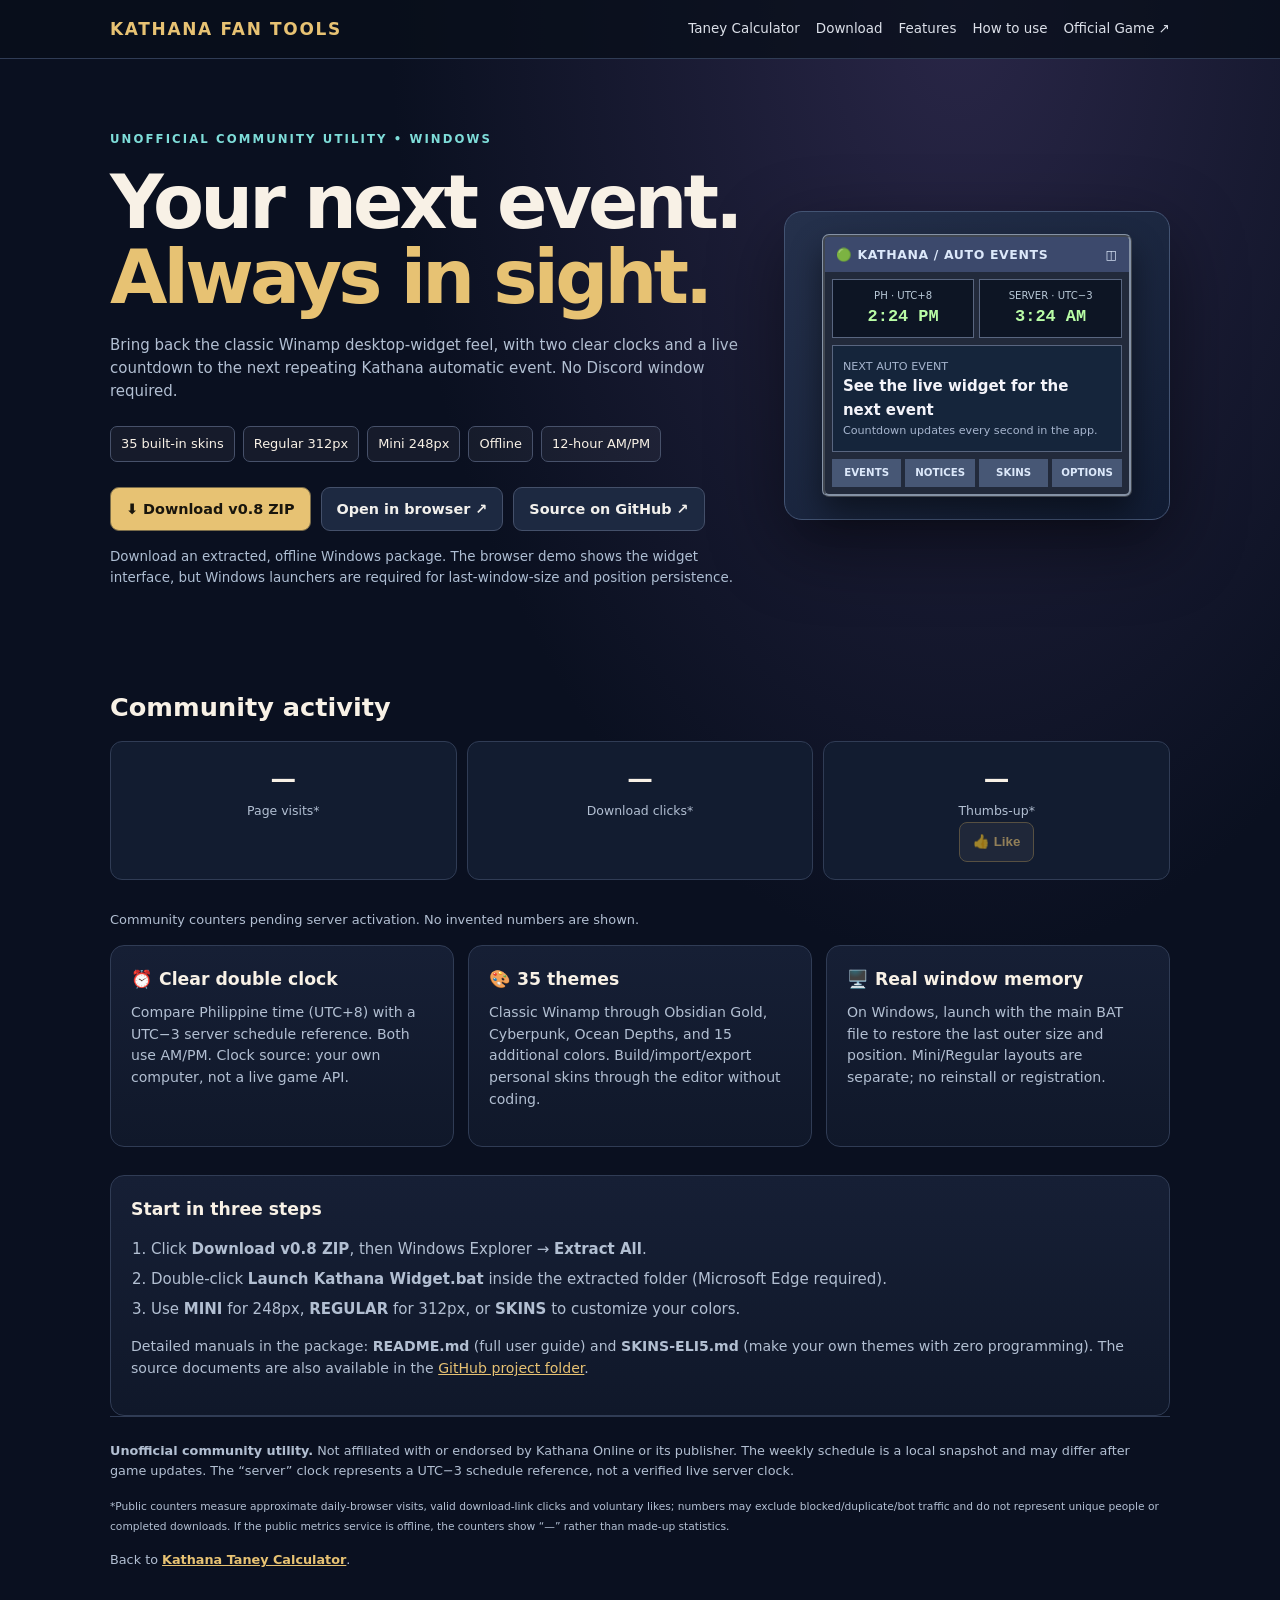
==== event-mini/index.html @ 695a5990 "Add Kathana Event Mini v0.8 landing page with download, preview, community counters" ====
<!doctype html>
<html lang="en">
<head>
<meta charset="utf-8"><meta name="viewport" content="width=device-width,initial-scale=1">
<meta name="theme-color" content="#101627">
<meta name="description" content="Kathana Event Mini: free, offline Windows desktop auto-event countdown and PH/server clock, with 35 skins. View or download the unofficial fan tool.">
<title>Kathana Event Mini v0.8 | Kathana Fan Tools</title>
<style>
:root{color-scheme:dark;--bg:#0a1020;--panel:#151d32;--panel2:#101829;--ink:#f8f1e6;--muted:#b2bfd2;--edge:#303c55;--gold:#e7c273;--cyan:#7eddd9}
*{box-sizing:border-box}html{scroll-behavior:smooth}body{margin:0;background:radial-gradient(ellipse at 75% 0,#292647 0,transparent 42%),var(--bg);color:var(--ink);font:15px/1.55 system-ui,Segoe UI,Arial,sans-serif}
a{color:var(--gold)}.wrap{width:min(1060px,calc(100% - 32px));margin:0 auto}.top{border-bottom:1px solid var(--edge);background:#080e1ac9}.top .wrap{display:flex;gap:18px;align-items:center;justify-content:space-between;padding:16px 0}.brand{font-weight:900;letter-spacing:.1em;font-size:1.06rem;text-decoration:none}.topnav{display:flex;gap:16px;flex-wrap:wrap}.topnav a{font-size:.84rem;color:#dce0e9;text-decoration:none}
.hero{display:grid;grid-template-columns:1.25fr .75fr;gap:30px;align-items:center;padding:68px 0 55px}.eyebrow{font-size:.73rem;letter-spacing:.18em;font-weight:900;color:var(--cyan);text-transform:uppercase}
h1{font-size:clamp(2.6rem,5.8vw,4.9rem);line-height:1.02;margin:14px 0 18px;letter-spacing:-.052em}h1 em{font-style:normal;color:var(--gold)}
p{color:var(--muted);margin:0 0 15px}.badge-row{display:flex;flex-wrap:wrap;gap:8px;margin:22px 0}.badge{font-size:.81rem;border:1px solid #47516a;background:#ffffff0c;padding:7px 10px;border-radius:7px}
.button-row{display:flex;gap:10px;flex-wrap:wrap;margin:25px 0 16px}.button{display:inline-flex;align-items:center;justify-content:center;min-height:44px;border-radius:9px;padding:11px 15px;font:800 .9rem system-ui,Segoe UI,sans-serif;text-decoration:none;cursor:pointer;border:1px solid #796b49;background:var(--gold);color:#19150d}.button.alt{border-color:#44506a;background:#1d2941;color:#f2f0ec}.button:hover{filter:brightness(1.08)}.button:disabled{opacity:.45;cursor:not-allowed}
.visual{border:1px solid #435473;background:linear-gradient(145deg,#25314c,#111c33);border-radius:18px;padding:22px;box-shadow:0 25px 75px #0007}
.miniwindow{border:3px ridge #8592a5;border-radius:7px;overflow:hidden;max-width:310px;margin:auto;background:#222a3b;box-shadow:0 16px 32px #0007;color:#dce8fa}.miniwindow header{padding:8px 11px;background:#3c496c;font-size:.78rem;font-weight:900;letter-spacing:.05em;display:flex;justify-content:space-between}.miniwindow .clocks{display:grid;grid-template-columns:1fr 1fr;gap:5px;margin:7px}.miniwindow .clock{background:#0d1524;border:1px solid #596680;padding:8px 5px;text-align:center}.miniwindow .lbl{font-size:.63rem;color:#b9c9d8}.miniwindow .tm{font:700 1.06rem/1.5 Consolas,monospace;color:#b9fda6;white-space:nowrap}.miniwindow .next{margin:7px;background:#15253b;border:1px solid #596680;padding:12px 10px}.miniwindow .next strong{display:block;color:#f4f4fa}.miniwindow .next span{display:block;font-size:.7rem;color:#a6b5ce}.miniwindow .menu{display:flex;margin:7px;gap:4px}.miniwindow .menu span{flex:1;text-align:center;background:#475775;padding:6px 2px;font-size:.64rem;font-weight:900}
section.cards{display:grid;grid-template-columns:repeat(3,minmax(0,1fr));gap:14px;margin-bottom:28px}.card{background:linear-gradient(180deg,#161f35,#10182a);border:1px solid var(--edge);border-radius:14px;padding:20px}.card h2{font-size:1.08rem;margin:0 0 9px}.card p{font-size:.88rem}.sectiontitle{font-size:1.6rem;margin:30px 0 13px}ol{padding-left:20px;color:var(--muted)}li{margin:7px 0}.note{font-size:.84rem;color:#aebed3}.stats{display:grid;grid-template-columns:repeat(3,minmax(0,1fr));gap:10px;margin:10px 0 30px}.stat{text-align:center;padding:17px 12px;border-radius:12px;border:1px solid var(--edge);background:#121c30}.stat b{display:block;font-size:1.6rem;font-variant-numeric:tabular-nums}.stat small{font-size:.78rem;color:var(--muted)}.likeButton{min-height:40px;border:1px solid #85744e;background:#282f40;color:var(--gold);padding:7px 13px;border-radius:8px;font-weight:800;cursor:pointer}.likeButton:disabled{opacity:.6;cursor:default}
.disclaimer{font-size:.8rem;border-top:1px solid var(--edge);padding:24px 0 35px;color:var(--muted)}.disclaimer a{font-weight:650}.status{font-size:.81rem;min-height:1.4em;color:var(--muted)}
@media(max-width:800px){.hero{grid-template-columns:1fr;padding:45px 0}.visual{max-width:460px}section.cards{grid-template-columns:1fr}}@media(max-width:530px){.top .wrap{display:block}.topnav{margin-top:10px}.stats{grid-template-columns:1fr 1fr 1fr}.stat{padding:12px 5px}.stat b{font-size:1.17rem}.button{width:100%}h1{font-size:2.65rem}}
</style>
<script src="../site-metrics-config.js" defer></script>
<script src="../site-metrics.js" defer></script>
</head>
<body data-metric-page="event-mini">
<header class="top"><div class="wrap"><a class="brand" href="../index.html">KATHANA <span style="color:var(--gold)">FAN TOOLS</span></a><nav class="topnav"><a href="../index.html">Taney Calculator</a><a href="#download">Download</a><a href="#features">Features</a><a href="#guide">How to use</a><a href="https://playkathana.com/" target="_blank" rel="noopener noreferrer">Official Game ↗</a></nav></div></header>
<main class="wrap">
<section class="hero">
<div><span class="eyebrow">Unofficial community utility • Windows</span><h1>Your next event.<br><em>Always in sight.</em></h1>
<p>Bring back the classic Winamp desktop-widget feel, with two clear clocks and a live countdown to the next repeating Kathana automatic event. No Discord window required.</p>
<div class="badge-row"><span class="badge">35 built-in skins</span><span class="badge">Regular 312px</span><span class="badge">Mini 248px</span><span class="badge">Offline</span><span class="badge">12-hour AM/PM</span></div>
<div class="button-row" id="download"><a class="button" id="downloadWidget" href="downloads/Kathana-Event-Mini-v0.8.zip" download>⬇ Download v0.8 ZIP</a><a class="button alt" href="app/index.html" target="_blank" rel="noopener">Open in browser ↗</a><a class="button alt" href="https://github.com/APXInfinity/kathana-taney-calculator/tree/main/event-mini" target="_blank" rel="noopener">Source on GitHub ↗</a></div>
<p class="note">Download an extracted, offline Windows package. The browser demo shows the widget interface, but Windows launchers are required for last-window-size and position persistence.</p>
</div>
<div class="visual" aria-label="Preview of the Mini's two clocks and countdown">
<div class="miniwindow"><header>🟢 KATHANA / AUTO EVENTS <span>◫</span></header>
<div class="clocks"><div class="clock"><div class="lbl">PH · UTC+8</div><div class="tm" id="previewPH">--:-- AM</div></div><div class="clock"><div class="lbl">SERVER · UTC−3</div><div class="tm" id="previewServer">--:-- PM</div></div></div>
<div class="next"><span>NEXT AUTO EVENT</span><strong>See the live widget for the next event</strong><span>Countdown updates every second in the app.</span></div><div class="menu"><span>EVENTS</span><span>NOTICES</span><span>SKINS</span><span>OPTIONS</span></div></div>
</div>
</section>
<h2 class="sectiontitle">Community activity</h2>
<div class="stats" aria-label="Public site metrics"><div class="stat"><b data-metric-views>—</b><small>Page visits*</small></div><div class="stat"><b data-metric-downloads>—</b><small>Download clicks*</small></div><div class="stat"><b data-metric-likes>—</b><small>Thumbs-up*</small><div><button id="likeWidget" class="likeButton" type="button" disabled>👍 Like</button></div></div></div>
<p id="metricsStatus" class="status">Community counters pending server activation. No invented numbers are shown.</p>
<section class="cards" id="features">
<div class="card"><h2>⏰ Clear double clock</h2><p>Compare Philippine time (UTC+8) with a UTC−3 server schedule reference. Both use AM/PM. Clock source: your own computer, not a live game API.</p></div>
<div class="card"><h2>🎨 35 themes</h2><p>Classic Winamp through Obsidian Gold, Cyberpunk, Ocean Depths, and 15 additional colors. Build/import/export personal skins through the editor without coding.</p></div>
<div class="card"><h2>🖥️ Real window memory</h2><p>On Windows, launch with the main BAT file to restore the last outer size and position. Mini/Regular layouts are separate; no reinstall or registration.</p></div>
</section>
<section class="card" id="guide"><h2>Start in three steps</h2><ol><li>Click <strong>Download v0.8 ZIP</strong>, then Windows Explorer → <strong>Extract All</strong>.</li><li>Double-click <strong>Launch Kathana Widget.bat</strong> inside the extracted folder (Microsoft Edge required).</li><li>Use <strong>MINI</strong> for 248px, <strong>REGULAR</strong> for 312px, or <strong>SKINS</strong> to customize your colors.</li></ol>
<p>Detailed manuals in the package: <strong>README.md</strong> (full user guide) and <strong>SKINS-ELI5.md</strong> (make your own themes with zero programming). The source documents are also available in the <a href="https://github.com/APXInfinity/kathana-taney-calculator/tree/main/event-mini" target="_blank" rel="noopener noreferrer">GitHub project folder</a>.</p></section>
<footer class="disclaimer"><p><strong>Unofficial community utility.</strong> Not affiliated with or endorsed by Kathana Online or its publisher. The weekly schedule is a local snapshot and may differ after game updates. The “server” clock represents a UTC−3 schedule reference, not a verified live server clock.</p><p><small>*Public counters measure approximate daily-browser visits, valid download-link clicks and voluntary likes; numbers may exclude blocked/duplicate/bot traffic and do not represent unique people or completed downloads. If the public metrics service is offline, the counters show “—” rather than made-up statistics.</small></p><p>Back to <a href="../index.html">Kathana Taney Calculator</a>.</p></footer>
</main>
<script>
(()=>{const f=(tz)=>new Intl.DateTimeFormat('en-US',{timeZone:tz,hour:'numeric',minute:'2-digit',hour12:true}).format(new Date());
function tick(){document.getElementById('previewPH').textContent=f('Asia/Manila');document.getElementById('previewServer').textContent=f('Etc/GMT+3')}
tick();setInterval(tick,10000);})();
</script></body></html>
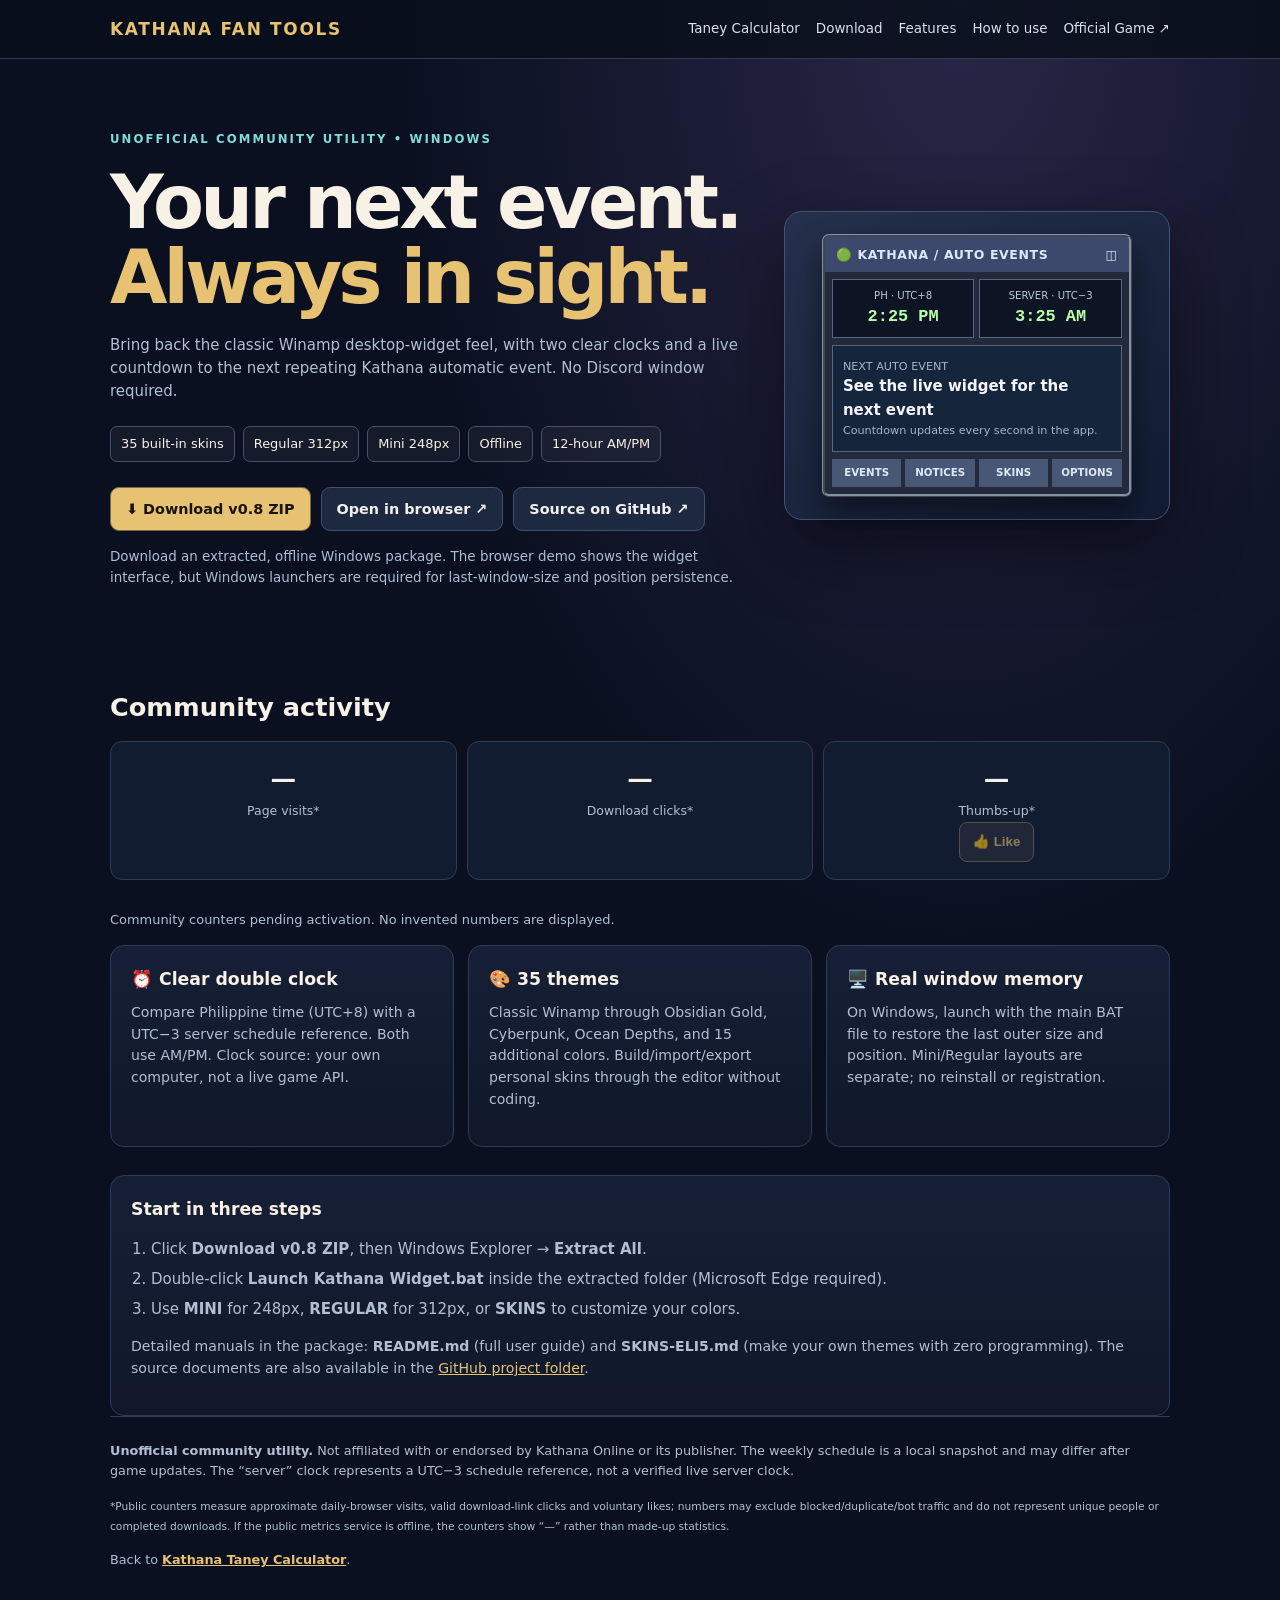
==== commit 807c3bdd: "Count download clicks from either fan-site page via the same verified release link" ====
--- a/event-mini/index.html
+++ b/event-mini/index.html
@@ -29,7 +29,7 @@
 <div><span class="eyebrow">Unofficial community utility • Windows</span><h1>Your next event.<br><em>Always in sight.</em></h1>
 <p>Bring back the classic Winamp desktop-widget feel, with two clear clocks and a live countdown to the next repeating Kathana automatic event. No Discord window required.</p>
 <div class="badge-row"><span class="badge">35 built-in skins</span><span class="badge">Regular 312px</span><span class="badge">Mini 248px</span><span class="badge">Offline</span><span class="badge">12-hour AM/PM</span></div>
-<div class="button-row" id="download"><a class="button" id="downloadWidget" href="downloads/Kathana-Event-Mini-v0.8.zip" download>⬇ Download v0.8 ZIP</a><a class="button alt" href="app/index.html" target="_blank" rel="noopener">Open in browser ↗</a><a class="button alt" href="https://github.com/APXInfinity/kathana-taney-calculator/tree/main/event-mini" target="_blank" rel="noopener">Source on GitHub ↗</a></div>
+<div class="button-row" id="download"><a class="button" id="downloadWidget" data-kathana-download href="downloads/Kathana-Event-Mini-v0.8.zip" download>⬇ Download v0.8 ZIP</a><a class="button alt" href="app/index.html" target="_blank" rel="noopener">Open in browser ↗</a><a class="button alt" href="https://github.com/APXInfinity/kathana-taney-calculator/tree/main/event-mini" target="_blank" rel="noopener">Source on GitHub ↗</a></div>
 <p class="note">Download an extracted, offline Windows package. The browser demo shows the widget interface, but Windows launchers are required for last-window-size and position persistence.</p>
 </div>
 <div class="visual" aria-label="Preview of the Mini's two clocks and countdown">
